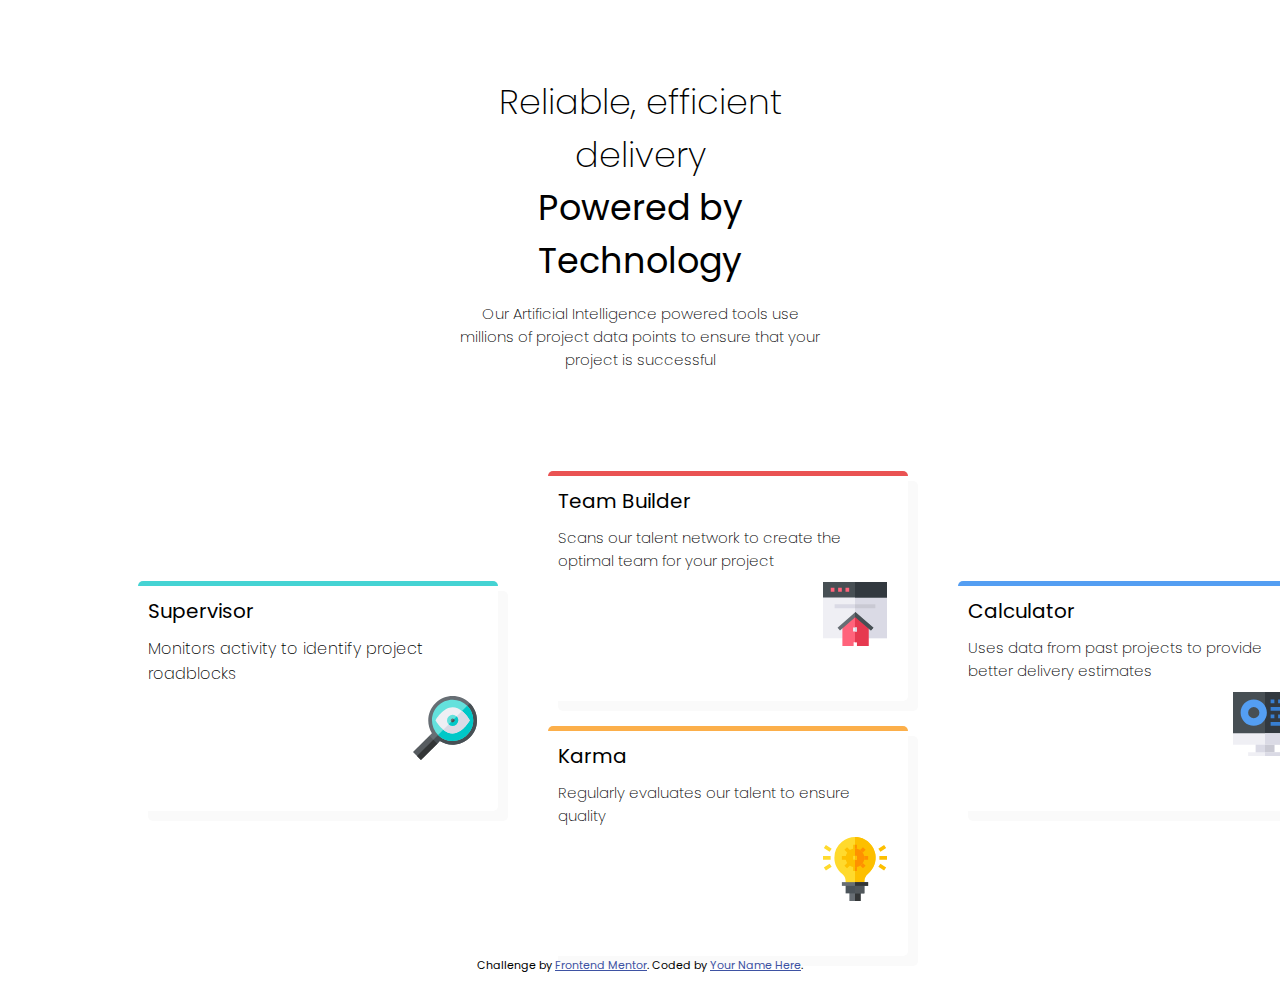
==== four-card-feature-section-master/index.html @ 5d1b3d67 "Project Almost complete" ====
<!DOCTYPE html>
<html lang="en">
<head>
  <meta charset="UTF-8">
  <meta name="viewport" content="width=device-width, initial-scale=1.0"> <!-- displays site properly based on user's device -->

  <link rel="icon" type="image/png" sizes="32x32" href="./images/favicon-32x32.png">
  <link href="https://fonts.googleapis.com/css2?family=Poppins:wght@200;400;600&display=swap" rel="stylesheet">
  <title>Frontend Mentor | Four card feature section</title>
  <link rel="stylesheet" href="index.css">
</head>
<body>
  
  <div class ="top-content">
    <p class="head-1">Reliable, efficient delivery</p>
    <p class="head-2">Powered by Technology</p>

  <p class="para-content">
    Our Artificial Intelligence powered tools use millions of project data points to ensure that your project is successful
  </p>
  </div>
  <div class="bottom-content">
    <div class="box-1">
      <p class="box-heading">Supervisor</p>
      <p class="box-content">Monitors activity to identify project roadblocks</p>
      <img src="images/icon-supervisor.svg" class="img-pos">  
    </div>
    <div>
      <div class="box-2">
        <h1 class="box-heading">Team Builder</h1>
        <p class="box-content">Scans our talent network to create the optimal team for your project</p>
        <img src="images/icon-team-builder.svg" class="img-pos"> 
      </div>
      <div class="box-3">
        <h1 class="box-heading">Karma</h1>
        <p class="box-content">Regularly evaluates our talent to ensure quality</p>
        <img src="images/icon-karma.svg" class="img-pos"> 
      </div>
    </div>
    <div class="box-4">
      <h1 class="box-heading">Calculator</h1>
      <p class="box-content">Uses data from past projects to provide better delivery estimates</p>
      <img src="images/icon-calculator.svg" class="img-pos"> 
    </div>
  </div>

  
  <footer>
    <p class="attribution">
      Challenge by <a href="https://www.frontendmentor.io?ref=challenge" target="_blank">Frontend Mentor</a>. 
      Coded by <a href="#">Your Name Here</a>.
    </p>
  </footer>
</body>
</html>
---- four-card-feature-section-master/index.css ----
body {
    font-family: 'Poppins', sans-serif;
    font-size: 15px;
    font-weight: 400;
    max-width: 1440px;
}

.attribution { font-size: 11px; text-align: center; }
.attribution a { color: hsl(228, 45%, 44%); }

.top-content {
    margin: 75px 450px;
    border: 0px;
    text-align: center;
    /* background-color: yellow; */
}

.head-1 {
    font-size: 35px;
    margin: 0px;
    padding: 0px;
    font-weight: 200;
}

.head-2 {
    font-size: 35px;
    font-weight: 400;
    margin: 0px;
    padding: 0px;
}

.para-content {
    font-weight: 200;
}
.bottom-content {
    display: flex;
    width: 1440px;
    height: 500px;
    /* background-color: yellow; */
    justify-content: center;
}

.box-1{
    border-radius: 5px;
    margin:25px;
    box-shadow: 10px 10px hsl(0, 0%, 98%);
    border-top:5px solid hsl(180, 62%, 55%) ;
    width:360px;
    height: 225px;
    align-self: center;
    font-size: 16px;
}
.box-2{
    border-radius: 5px;
    margin:25px;
    box-shadow: 10px 10px hsl(0, 0%, 98%);
    border-top:5px solid hsl(0, 78%, 62%);
    width:360px;
    height: 225px;
    align-self: flex-start;
}
.box-3{
    border-radius: 5px;
    margin:25px;
    box-shadow: 10px 10px hsl(0, 0%, 98%);
    border-top:5px solid hsl(34, 97%, 64%);
    width:360px;
    height: 225px;
    align-self: flex-end;
}
.box-4{
    border-radius: 5px;
    margin:25px;
    box-shadow: 10px 10px hsl(0, 0%, 98%);
    border-top:5px solid hsl(212, 86%, 64%);
    width:360px;
    height: 225px;
    align-self: center;
}
.box-heading {
    font-weight: 400;
    margin: 10px;
    font-size: 20px;
}

.box-content {
    font-weight: 200;
    margin: 10px;
}

.img-pos {
    padding: 0px 0px 0px 275px;
}
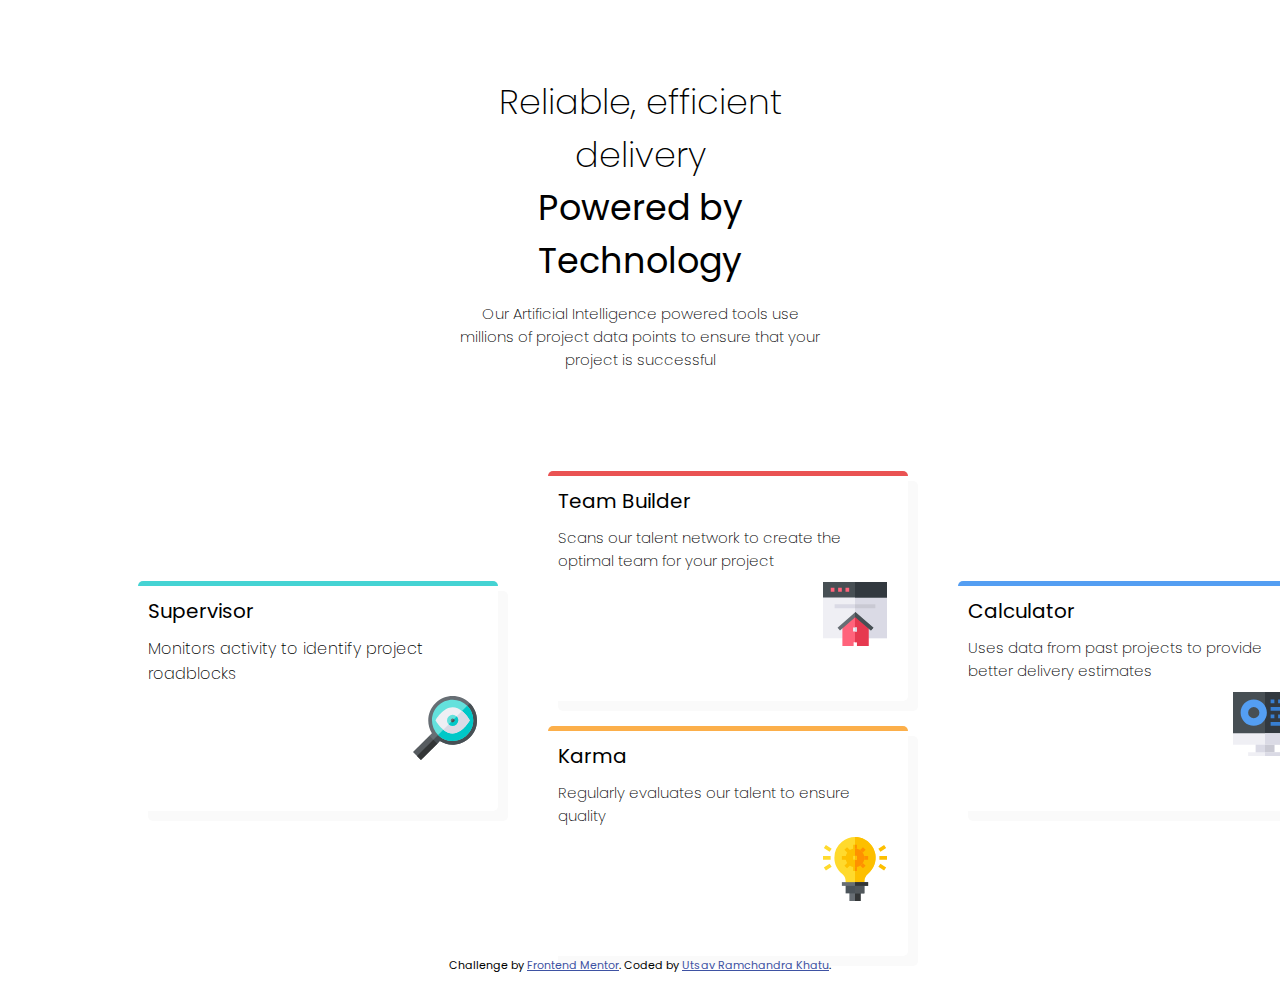
==== commit 66a040f2: "minor changes" ====
--- a/four-card-feature-section-master/index.html
+++ b/four-card-feature-section-master/index.html
@@ -48,7 +48,7 @@
   <footer>
     <p class="attribution">
       Challenge by <a href="https://www.frontendmentor.io?ref=challenge" target="_blank">Frontend Mentor</a>. 
-      Coded by <a href="#">Your Name Here</a>.
+      Coded by <a href="https://www.frontendmentor.io/profile/utsavk28">Utsav Ramchandra Khatu</a>.
     </p>
   </footer>
 </body>
